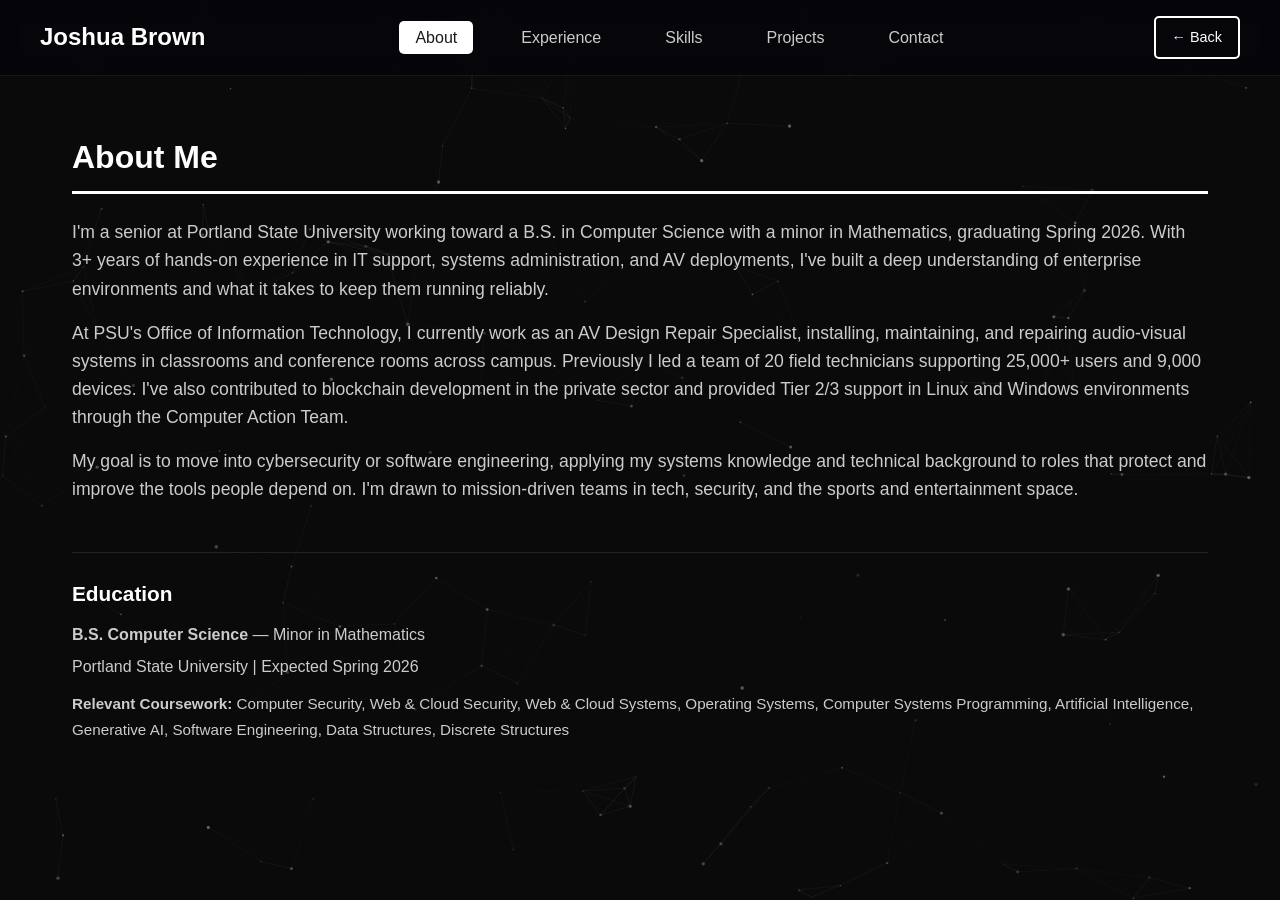
==== src/about.html @ ba0a1955 "repo restructuring" ====
<!DOCTYPE html>
<html lang="en">
<head>
    <meta charset="UTF-8">
    <meta name="viewport" content="width=device-width, initial-scale=1.0">
    <title>Joshua Brown - About</title>
    <link rel="stylesheet" href="styles.css">
</head>
<body>
    <div class="portfolio-page">
        <nav>
            <div class="nav-container">
                <a href="../index.html" class="logo">Joshua Brown</a>
                <ul class="nav-tabs">
                    <li><a href="about.html" class="active">About</a></li>
                    <li><a href="experience.html">Experience</a></li>
                    <li><a href="skills.html">Skills</a></li>
                    <li><a href="projects.html">Projects</a></li>
                    <li><a href="contact.html">Contact</a></li>
                </ul>
                <a href="../index.html" class="back-btn">← Back</a>
            </div>
        </nav>

        <div class="container">
            <div class="section">
                <h2>About Me</h2>
                <div class="about-content">
                    <div class="about-text">
                        <p>I'm a senior at Portland State University working toward a B.S. in Computer Science with a minor in Mathematics, graduating Spring 2026. With 3+ years of hands-on experience in IT support, systems administration, and AV deployments, I've built a deep understanding of enterprise environments and what it takes to keep them running reliably.</p>
                        <p>At PSU's Office of Information Technology, I currently work as an AV Design Repair Specialist, installing, maintaining, and repairing audio-visual systems in classrooms and conference rooms across campus. Previously I led a team of 20 field technicians supporting 25,000+ users and 9,000 devices. I've also contributed to blockchain development in the private sector and provided Tier 2/3 support in Linux and Windows environments through the Computer Action Team.</p>
                        <p>My goal is to move into cybersecurity or software engineering, applying my systems knowledge and technical background to roles that protect and improve the tools people depend on. I'm drawn to mission-driven teams in tech, security, and the sports and entertainment space.</p>
                    </div>
                    <div class="education-block">
                        <h3>Education</h3>
                        <p><strong>B.S. Computer Science</strong> &mdash; Minor in Mathematics</p>
                        <p>Portland State University | Expected Spring 2026</p>
                        <p class="coursework"><strong>Relevant Coursework:</strong> Computer Security, Web & Cloud Security, Web & Cloud Systems, Operating Systems, Computer Systems Programming, Artificial Intelligence, Generative AI, Software Engineering, Data Structures, Discrete Structures</p>
                    </div>
                </div>
            </div>
        </div>
    </div>
    <script src="particles.js"></script>
</body>
</html>
---- src/styles.css ----
* {
    margin: 0;
    padding: 0;
    box-sizing: border-box;
}

body {
    font-family: 'Segoe UI', Tahoma, Geneva, Verdana, sans-serif;
    line-height: 1.6;
    color: #333;
    background: #0a0a0a;
    min-height: 100vh;
}

#bg-canvas {
    position: fixed;
    top: 0;
    left: 0;
    width: 100%;
    height: 100%;
    z-index: -1;
    pointer-events: none;
}

/* Welcome Page */
.welcome-page {
    display: flex;
    flex-direction: column;
    justify-content: center;
    align-items: center;
    min-height: 100vh;
    padding: 2rem;
    text-align: center;
}

.welcome-content {
    max-width: 600px;
    animation: fadeIn 1s ease-in;
}

@keyframes fadeIn {
    from { opacity: 0; transform: translateY(20px); }
    to { opacity: 1; transform: translateY(0); }
}

.welcome-content h1 {
    font-size: 2.5rem;
    margin-bottom: 1rem;
    color: #fff;
}

.welcome-content p {
    font-size: 1.1rem;
    margin-bottom: 2rem;
    color: #ccc;
}

.welcome-links {
    display: flex;
    gap: 1.5rem;
    justify-content: center;
    flex-wrap: wrap;
}

.welcome-btn {
    padding: 1rem 2rem;
    font-size: 1rem;
    text-decoration: none;
    border-radius: 50px;
    transition: all 0.3s ease;
    font-weight: 600;
    display: inline-flex;
    align-items: center;
    gap: 0.5rem;
}

.btn-primary {
    background: #fff;
    color: #1a1a1a;
    box-shadow: 0 4px 15px rgba(255, 255, 255, 0.3);
}

.btn-primary:hover {
    background: #f0f0f0;
    transform: translateY(-2px);
    box-shadow: 0 6px 20px rgba(255, 255, 255, 0.4);
}

.btn-secondary {
    background: transparent;
    color: #fff;
    box-shadow: 0 4px 15px rgba(0, 0, 0, 0.3);
    border: 2px solid #fff;
}

.btn-secondary:hover {
    background: #fff;
    color: #1a1a1a;
    transform: translateY(-2px);
    box-shadow: 0 6px 20px rgba(255, 255, 255, 0.4);
}

/* Portfolio Pages */
.portfolio-page {
    background: transparent;
    min-height: 100vh;
}

nav {
    background: rgba(5, 5, 10, 0.8);
    backdrop-filter: blur(12px);
    -webkit-backdrop-filter: blur(12px);
    padding: 1rem 2rem;
    position: sticky;
    top: 0;
    z-index: 100;
    border-bottom: 1px solid rgba(255, 255, 255, 0.07);
}

.nav-container {
    max-width: 1200px;
    margin: 0 auto;
    display: flex;
    justify-content: space-between;
    align-items: center;
}

.logo {
    font-size: 1.5rem;
    font-weight: bold;
    color: #fff;
    text-decoration: none;
}

.nav-tabs {
    display: flex;
    gap: 2rem;
    list-style: none;
}

.nav-tabs a {
    text-decoration: none;
    font-size: 1rem;
    color: #ccc;
    padding: 0.5rem 1rem;
    border-radius: 5px;
    transition: all 0.3s ease;
}

.nav-tabs a:hover {
    background: #2a2a2a;
    color: #fff;
}

.nav-tabs a.active {
    background: #fff;
    color: #1a1a1a;
}

.back-btn {
    text-decoration: none;
    border: 2px solid #fff;
    color: #fff;
    padding: 0.5rem 1rem;
    border-radius: 5px;
    font-size: 0.9rem;
    transition: all 0.3s ease;
}

.back-btn:hover {
    background: #fff;
    color: #1a1a1a;
}

.container {
    max-width: 1200px;
    margin: 0 auto;
    padding: 3rem 2rem;
}

.section {
    padding: 0.5rem 0;
    animation: slideIn 0.5s ease;
}

@keyframes slideIn {
    from { opacity: 0; transform: translateY(20px); }
    to { opacity: 1; transform: translateY(0); }
}

/* Scroll hint indicator (projects page) */
.scroll-hint {
    position: fixed;
    bottom: 2rem;
    left: 50%;
    transform: translateX(-50%);
    display: flex;
    flex-direction: column;
    align-items: center;
    gap: 0.4rem;
    color: rgba(180, 210, 255, 0.6);
    font-size: 0.78rem;
    letter-spacing: 0.12em;
    text-transform: uppercase;
    pointer-events: none;
    z-index: 10;
    transition: opacity 0.6s ease;
    animation: hintBob 2s ease-in-out infinite;
}

.scroll-hint.hidden {
    opacity: 0;
}

.scroll-hint .hint-chevron {
    width: 18px;
    height: 18px;
    border-right: 1.5px solid rgba(180, 210, 255, 0.5);
    border-bottom: 1.5px solid rgba(180, 210, 255, 0.5);
    transform: rotate(45deg);
}

@keyframes hintBob {
    0%, 100% { transform: translateX(-50%) translateY(0); }
    50%       { transform: translateX(-50%) translateY(6px); }
}

.section h2 {
    color: #fff;
    margin-bottom: 1.5rem;
    font-size: 2rem;
    border-bottom: 3px solid #fff;
    padding-bottom: 0.5rem;
}

/* About */
.about-content {
    display: grid;
    gap: 2rem;
}

.about-text {
    font-size: 1.1rem;
    color: #ccc;
}

.about-text p {
    margin-bottom: 1rem;
}

/* Experience and Projects */
.experience-item, .project-item {
    padding: 1.5rem 0;
    margin-bottom: 1.5rem;
    border-bottom: 1px solid rgba(255, 255, 255, 0.1);
}

.experience-item h3, .project-item h3 {
    color: #fff;
    margin-bottom: 0.5rem;
}

.experience-item .date, .project-item .tech {
    color: #fff;
    font-weight: 600;
    margin-bottom: 0.5rem;
}

.experience-item p, .project-item p {
    color: #ccc;
}

/* Course sections on Projects page */
.course-section {
    margin-bottom: 3rem;
}

.course-section:last-child {
    margin-bottom: 0;
}

.course-section > h3 {
    color: #ccc;
    font-size: 0.9rem;
    font-weight: 600;
    text-transform: uppercase;
    letter-spacing: 0.08em;
    margin-bottom: 1.25rem;
    padding-bottom: 0.5rem;
    border-bottom: 1px solid #333;
}

/* Project cards */
.projects-grid {
    display: grid;
    grid-template-columns: repeat(auto-fit, minmax(280px, 1fr));
    gap: 1.25rem;
}

.project-card {
    padding: 1.5rem 0;
    display: flex;
    flex-direction: column;
    border-bottom: 1px solid rgba(255, 255, 255, 0.1);
    transition: transform 0.2s ease;
}

.project-card:hover {
    transform: translateY(-3px);
}

.project-card h4 {
    color: #fff;
    font-size: 1.05rem;
    margin-bottom: 0.6rem;
}

.project-card .description {
    color: #ccc;
    font-size: 0.9rem;
    line-height: 1.6;
    flex-grow: 1;
    margin-bottom: 1rem;
}

.tech-tags {
    display: flex;
    flex-wrap: wrap;
    gap: 0.4rem;
    margin-bottom: 1rem;
}

.tech-tag {
    background: rgba(255, 255, 255, 0.07);
    border: 1px solid rgba(255, 255, 255, 0.15);
    color: #ccc;
    font-size: 0.75rem;
    padding: 0.2rem 0.55rem;
    border-radius: 4px;
}

.project-link {
    display: inline-block;
    padding: 0.45rem 1rem;
    border: 1px solid #fff;
    border-radius: 5px;
    color: #fff;
    text-decoration: none;
    font-size: 0.85rem;
    font-weight: 600;
    text-align: center;
    transition: all 0.3s ease;
}

.project-link:hover {
    background: #fff;
    color: #1a1a1a;
}

.key-projects {
    margin-top: 1rem;
    padding-top: 0.75rem;
    border-top: 1px solid #333;
}

.key-projects strong {
    color: #fff;
    display: block;
    margin-bottom: 0.5rem;
    font-size: 0.9rem;
    text-transform: uppercase;
    letter-spacing: 0.05em;
}

.key-projects ul {
    list-style: none;
    padding: 0;
}

.key-projects li {
    color: #ccc;
    font-size: 0.95rem;
    padding: 0.3rem 0;
    margin-bottom: 0.4rem;
}

/* Education block (About page) */
.education-block {
    padding: 1.5rem 0;
    border-top: 1px solid rgba(255, 255, 255, 0.1);
}

.education-block h3 {
    color: #fff;
    font-size: 1.3rem;
    margin-bottom: 0.75rem;
}

.education-block p {
    color: #ccc;
    margin-bottom: 0.4rem;
}

.education-block .coursework {
    margin-top: 0.75rem;
    font-size: 0.95rem;
    line-height: 1.7;
}

/* Skills */
.skills-grid {
    display: grid;
    grid-template-columns: repeat(auto-fit, minmax(200px, 1fr));
    gap: 1.5rem;
}

.skill-category h3 {
    color: #fff;
    margin-bottom: 1rem;
    font-size: 1.3rem;
}

.skill-category ul {
    list-style: none;
}

.skill-category li {
    padding: 0.4rem 0;
    margin-bottom: 0.3rem;
    color: #ccc;
}

/* Contact */
.contact-form {
    max-width: 600px;
}

.form-group {
    margin-bottom: 1.5rem;
}

.form-group label {
    display: block;
    margin-bottom: 0.5rem;
    font-weight: 600;
    color: #fff;
}

.form-group input,
.form-group textarea {
    width: 100%;
    padding: 0.75rem;
    border: 1px solid rgba(255, 255, 255, 0.2);
    border-radius: 5px;
    font-size: 1rem;
    transition: border-color 0.3s ease;
    background: rgba(255, 255, 255, 0.05);
    color: #fff;
}

.form-group input:focus,
.form-group textarea:focus {
    outline: none;
    border-color: #fff;
}

.form-group textarea {
    resize: vertical;
    min-height: 150px;
}

.submit-btn {
    background: #fff;
    color: #1a1a1a;
    padding: 1rem 2rem;
    border: none;
    border-radius: 5px;
    font-size: 1rem;
    cursor: pointer;
    transition: all 0.3s ease;
}

.submit-btn:hover {
    background: #f0f0f0;
    transform: translateY(-2px);
}

.contact-info {
    margin-top: 2rem;
    padding: 1.5rem 0;
    border-top: 1px solid rgba(255, 255, 255, 0.1);
}

.contact-info p {
    margin-bottom: 0.5rem;
    color: #ccc;
}

.contact-info a {
    color: #fff;
    text-decoration: none;
}

.contact-info a:hover {
    text-decoration: underline;
}

.contact-btn {
    display: inline-block;
    padding: 0.3rem 0.9rem;
    border: 1px solid #fff;
    border-radius: 5px;
    font-size: 0.9rem;
    transition: all 0.3s ease;
}

.contact-btn:hover {
    background: #fff;
    color: #1a1a1a !important;
    text-decoration: none !important;
}

/* Responsive */
@media (max-width: 768px) {
    .nav-tabs {
        gap: 1rem;
    }

    .nav-tabs a {
        padding: 0.5rem;
        font-size: 0.9rem;
    }

    .welcome-content h1 {
        font-size: 2rem;
    }

    .welcome-links {
        flex-direction: column;
    }
}
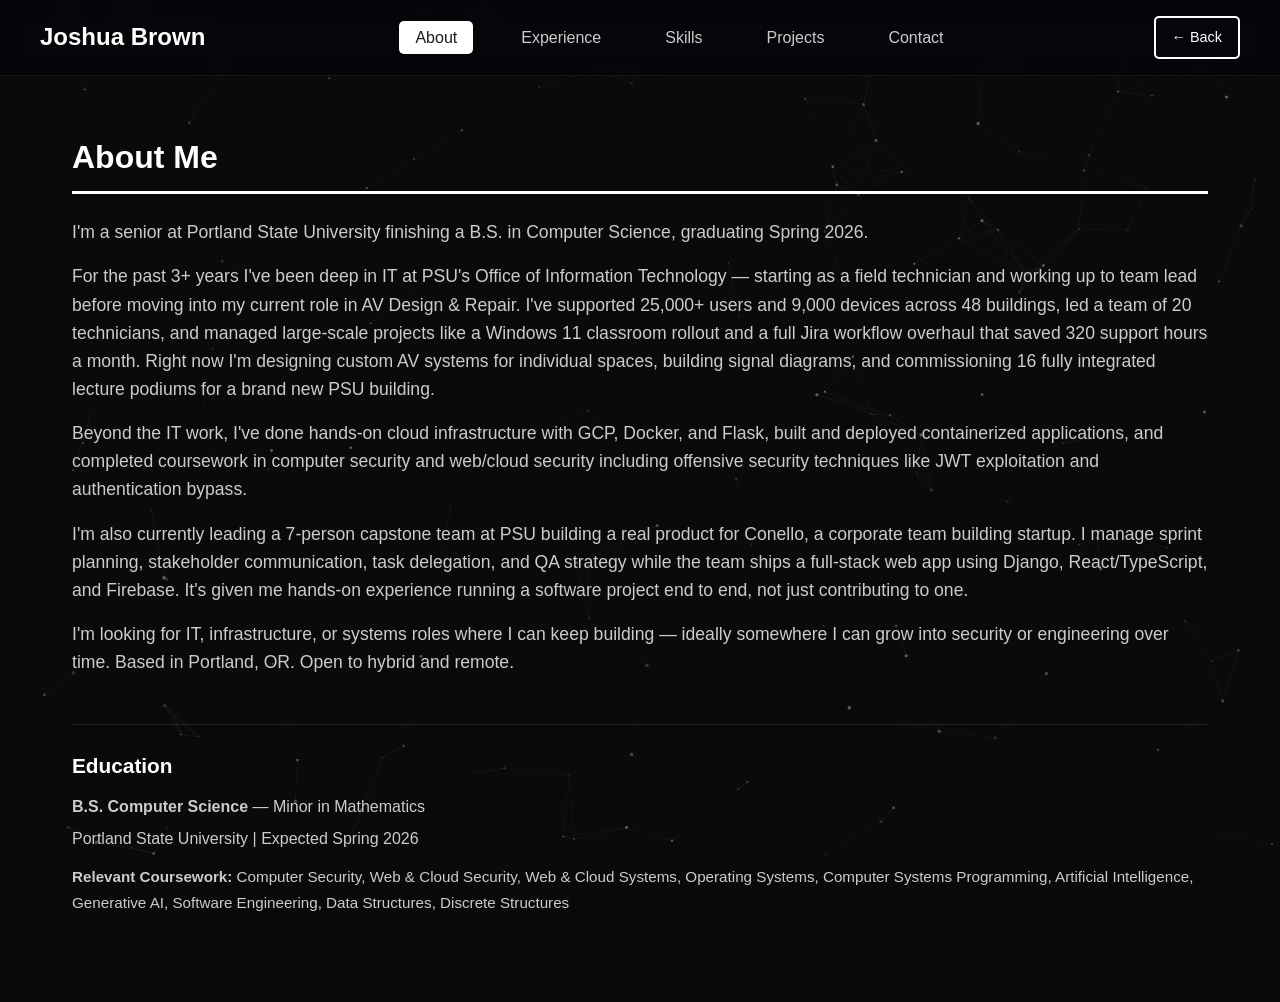
==== commit 4e01b020: "Updating bio and implement working contact form" ====
--- a/src/about.html
+++ b/src/about.html
@@ -27,9 +27,11 @@
                 <h2>About Me</h2>
                 <div class="about-content">
                     <div class="about-text">
-                        <p>I'm a senior at Portland State University working toward a B.S. in Computer Science with a minor in Mathematics, graduating Spring 2026. With 3+ years of hands-on experience in IT support, systems administration, and AV deployments, I've built a deep understanding of enterprise environments and what it takes to keep them running reliably.</p>
-                        <p>At PSU's Office of Information Technology, I currently work as an AV Design Repair Specialist, installing, maintaining, and repairing audio-visual systems in classrooms and conference rooms across campus. Previously I led a team of 20 field technicians supporting 25,000+ users and 9,000 devices. I've also contributed to blockchain development in the private sector and provided Tier 2/3 support in Linux and Windows environments through the Computer Action Team.</p>
-                        <p>My goal is to move into cybersecurity or software engineering, applying my systems knowledge and technical background to roles that protect and improve the tools people depend on. I'm drawn to mission-driven teams in tech, security, and the sports and entertainment space.</p>
+                        <p>I'm a senior at Portland State University finishing a B.S. in Computer Science, graduating Spring 2026.</p>
+                        <p>For the past 3+ years I've been deep in IT at PSU's Office of Information Technology — starting as a field technician and working up to team lead before moving into my current role in AV Design &amp; Repair. I've supported 25,000+ users and 9,000 devices across 48 buildings, led a team of 20 technicians, and managed large-scale projects like a Windows 11 classroom rollout and a full Jira workflow overhaul that saved 320 support hours a month. Right now I'm designing custom AV systems for individual spaces, building signal diagrams, and commissioning 16 fully integrated lecture podiums for a brand new PSU building.</p>
+                        <p>Beyond the IT work, I've done hands-on cloud infrastructure with GCP, Docker, and Flask, built and deployed containerized applications, and completed coursework in computer security and web/cloud security including offensive security techniques like JWT exploitation and authentication bypass.</p>
+                        <p>I'm also currently leading a 7-person capstone team at PSU building a real product for Conello, a corporate team building startup. I manage sprint planning, stakeholder communication, task delegation, and QA strategy while the team ships a full-stack web app using Django, React/TypeScript, and Firebase. It's given me hands-on experience running a software project end to end, not just contributing to one.</p>
+                        <p>I'm looking for IT, infrastructure, or systems roles where I can keep building — ideally somewhere I can grow into security or engineering over time. Based in Portland, OR. Open to hybrid and remote.</p>
                     </div>
                     <div class="education-block">
                         <h3>Education</h3>
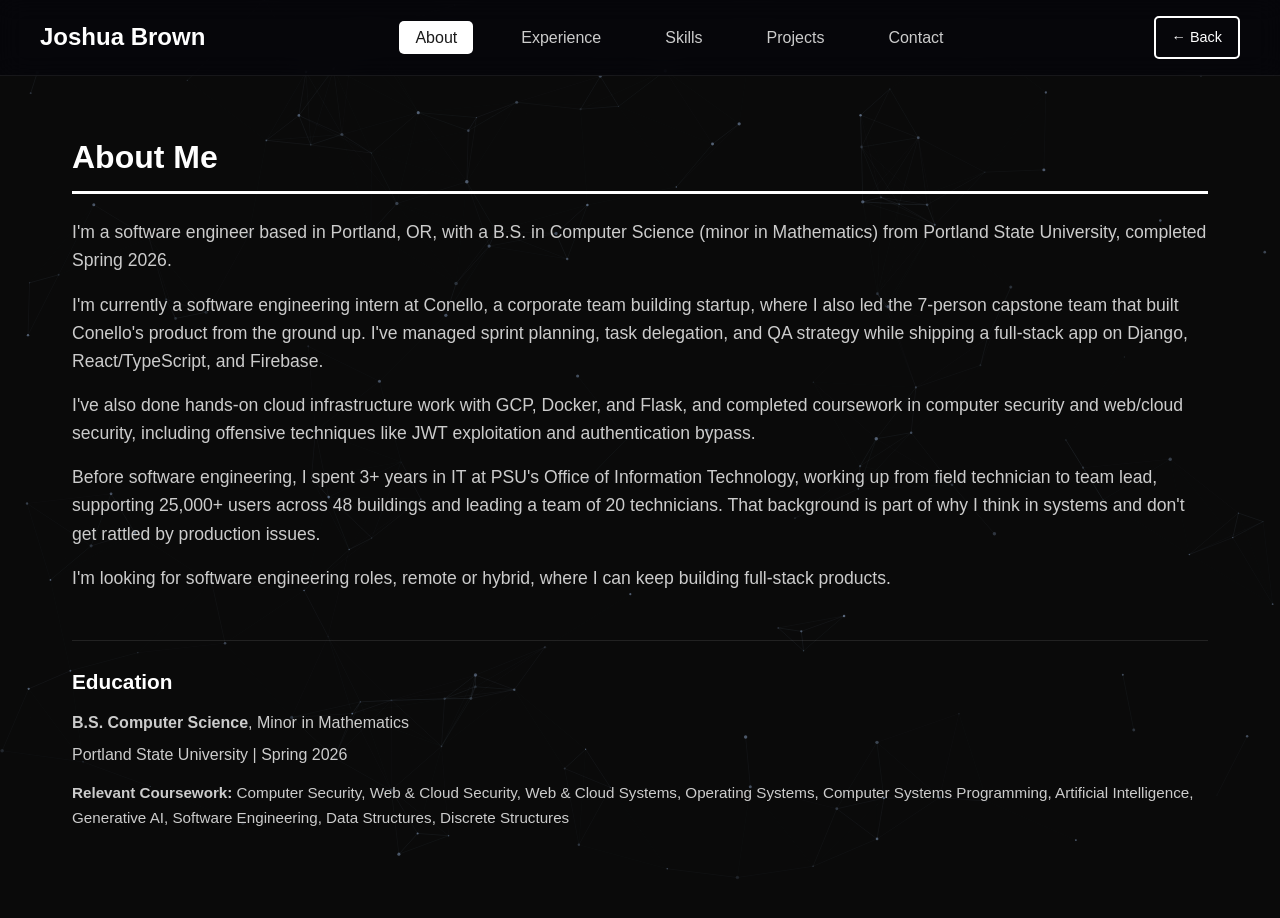
==== commit 88be7964: "SWE version" ====
--- a/src/about.html
+++ b/src/about.html
@@ -27,16 +27,16 @@
                 <h2>About Me</h2>
                 <div class="about-content">
                     <div class="about-text">
-                        <p>I'm a senior at Portland State University finishing a B.S. in Computer Science, graduating Spring 2026.</p>
-                        <p>For the past 3+ years I've been deep in IT at PSU's Office of Information Technology — starting as a field technician and working up to team lead before moving into my current role in AV Design &amp; Repair. I've supported 25,000+ users and 9,000 devices across 48 buildings, led a team of 20 technicians, and managed large-scale projects like a Windows 11 classroom rollout and a full Jira workflow overhaul that saved 320 support hours a month. Right now I'm designing custom AV systems for individual spaces, building signal diagrams, and commissioning 16 fully integrated lecture podiums for a brand new PSU building.</p>
-                        <p>Beyond the IT work, I've done hands-on cloud infrastructure with GCP, Docker, and Flask, built and deployed containerized applications, and completed coursework in computer security and web/cloud security including offensive security techniques like JWT exploitation and authentication bypass.</p>
-                        <p>I'm also currently leading a 7-person capstone team at PSU building a real product for Conello, a corporate team building startup. I manage sprint planning, stakeholder communication, task delegation, and QA strategy while the team ships a full-stack web app using Django, React/TypeScript, and Firebase. It's given me hands-on experience running a software project end to end, not just contributing to one.</p>
-                        <p>I'm looking for IT, infrastructure, or systems roles where I can keep building — ideally somewhere I can grow into security or engineering over time. Based in Portland, OR. Open to hybrid and remote.</p>
+                        <p>I'm a software engineer based in Portland, OR, with a B.S. in Computer Science (minor in Mathematics) from Portland State University, completed Spring 2026.</p>
+                        <p>I'm currently a software engineering intern at Conello, a corporate team building startup, where I also led the 7-person capstone team that built Conello's product from the ground up. I've managed sprint planning, task delegation, and QA strategy while shipping a full-stack app on Django, React/TypeScript, and Firebase.</p>
+                        <p>I've also done hands-on cloud infrastructure work with GCP, Docker, and Flask, and completed coursework in computer security and web/cloud security, including offensive techniques like JWT exploitation and authentication bypass.</p>
+                        <p>Before software engineering, I spent 3+ years in IT at PSU's Office of Information Technology, working up from field technician to team lead, supporting 25,000+ users across 48 buildings and leading a team of 20 technicians. That background is part of why I think in systems and don't get rattled by production issues.</p>
+                        <p>I'm looking for software engineering roles, remote or hybrid, where I can keep building full-stack products.</p>
                     </div>
                     <div class="education-block">
                         <h3>Education</h3>
-                        <p><strong>B.S. Computer Science</strong> &mdash; Minor in Mathematics</p>
-                        <p>Portland State University | Expected Spring 2026</p>
+                        <p><strong>B.S. Computer Science</strong>, Minor in Mathematics</p>
+                        <p>Portland State University | Spring 2026</p>
                         <p class="coursework"><strong>Relevant Coursework:</strong> Computer Security, Web & Cloud Security, Web & Cloud Systems, Operating Systems, Computer Systems Programming, Artificial Intelligence, Generative AI, Software Engineering, Data Structures, Discrete Structures</p>
                     </div>
                 </div>
--- a/src/styles.css
+++ b/src/styles.css
@@ -270,6 +270,55 @@
     color: #ccc;
 }
 
+/* Condensed background block (Experience page) */
+/* No border-top: the preceding .experience-item already draws the divider,
+   and a second rule 2.5rem below it reads as a double line. */
+.background-section {
+    margin-top: 2.5rem;
+}
+
+.background-section > h3 {
+    color: #ccc;
+    font-size: 0.9rem;
+    font-weight: 600;
+    text-transform: uppercase;
+    letter-spacing: 0.08em;
+    margin-bottom: 0.5rem;
+}
+
+.background-intro {
+    color: #999;
+    font-size: 0.95rem;
+    margin-bottom: 1.5rem;
+}
+
+.background-item {
+    padding: 0.9rem 0;
+    border-bottom: 1px solid rgba(255, 255, 255, 0.06);
+}
+
+.background-item:last-child {
+    border-bottom: none;
+}
+
+.background-item h4 {
+    color: #fff;
+    font-size: 1rem;
+    font-weight: 600;
+    margin-bottom: 0.15rem;
+}
+
+.background-meta {
+    color: #999;
+    font-size: 0.85rem;
+    margin-bottom: 0.4rem;
+}
+
+.background-item p {
+    color: #ccc;
+    font-size: 0.95rem;
+}
+
 /* Course sections on Projects page */
 .course-section {
     margin-bottom: 3rem;
@@ -355,6 +404,81 @@
 .project-link:hover {
     background: #fff;
     color: #1a1a1a;
+}
+
+/* Featured project card — must follow .project-card to win on equal specificity */
+.featured-card {
+    border: 1px solid rgba(180, 210, 255, 0.18);
+    border-radius: 8px;
+    background: rgba(180, 210, 255, 0.03);
+    padding: 1.75rem;
+}
+
+.featured-card:hover {
+    transform: none;
+}
+
+.featured-card h4 {
+    font-size: 1.3rem;
+    margin-bottom: 1rem;
+}
+
+/* .project-card sets flex-grow:1 to bottom-align links in the grid; with three
+   stacked paragraphs here that would stretch each one unevenly. */
+.featured-card .description {
+    flex-grow: 0;
+}
+
+.featured-card .project-link {
+    align-self: flex-start;
+}
+
+.featured-card code {
+    font-family: ui-monospace, SFMono-Regular, Menlo, monospace;
+    font-size: 0.85em;
+    color: rgba(180, 210, 255, 0.9);
+    background: rgba(255, 255, 255, 0.06);
+    padding: 0.1rem 0.35rem;
+    border-radius: 3px;
+    white-space: nowrap;
+}
+
+.findings {
+    display: flex;
+    flex-wrap: wrap;
+    align-items: flex-end;
+    /* row-gap kept tight so the wrapped caption sits under the stats, not 2.5rem below */
+    gap: 0.85rem 2.5rem;
+    margin: 0.5rem 0 1.5rem;
+    padding: 1.25rem 0;
+    border-top: 1px solid rgba(255, 255, 255, 0.08);
+    border-bottom: 1px solid rgba(255, 255, 255, 0.08);
+}
+
+.finding {
+    display: flex;
+    flex-direction: column;
+    gap: 0.15rem;
+}
+
+.finding-value {
+    color: rgba(180, 210, 255, 0.95);
+    font-size: 1.9rem;
+    font-weight: 600;
+    line-height: 1;
+}
+
+.finding-label {
+    color: #999;
+    font-size: 0.8rem;
+    letter-spacing: 0.03em;
+}
+
+.findings-caption {
+    flex-basis: 100%;
+    color: #777;
+    font-size: 0.78rem;
+    margin: 0;
 }
 
 .key-projects {
@@ -538,4 +662,20 @@
     .welcome-links {
         flex-direction: column;
     }
-}
+
+    .featured-card {
+        padding: 1.25rem;
+    }
+
+    .featured-card h4 {
+        font-size: 1.15rem;
+    }
+
+    .findings {
+        gap: 1rem 1.75rem;
+    }
+
+    .finding-value {
+        font-size: 1.6rem;
+    }
+}
